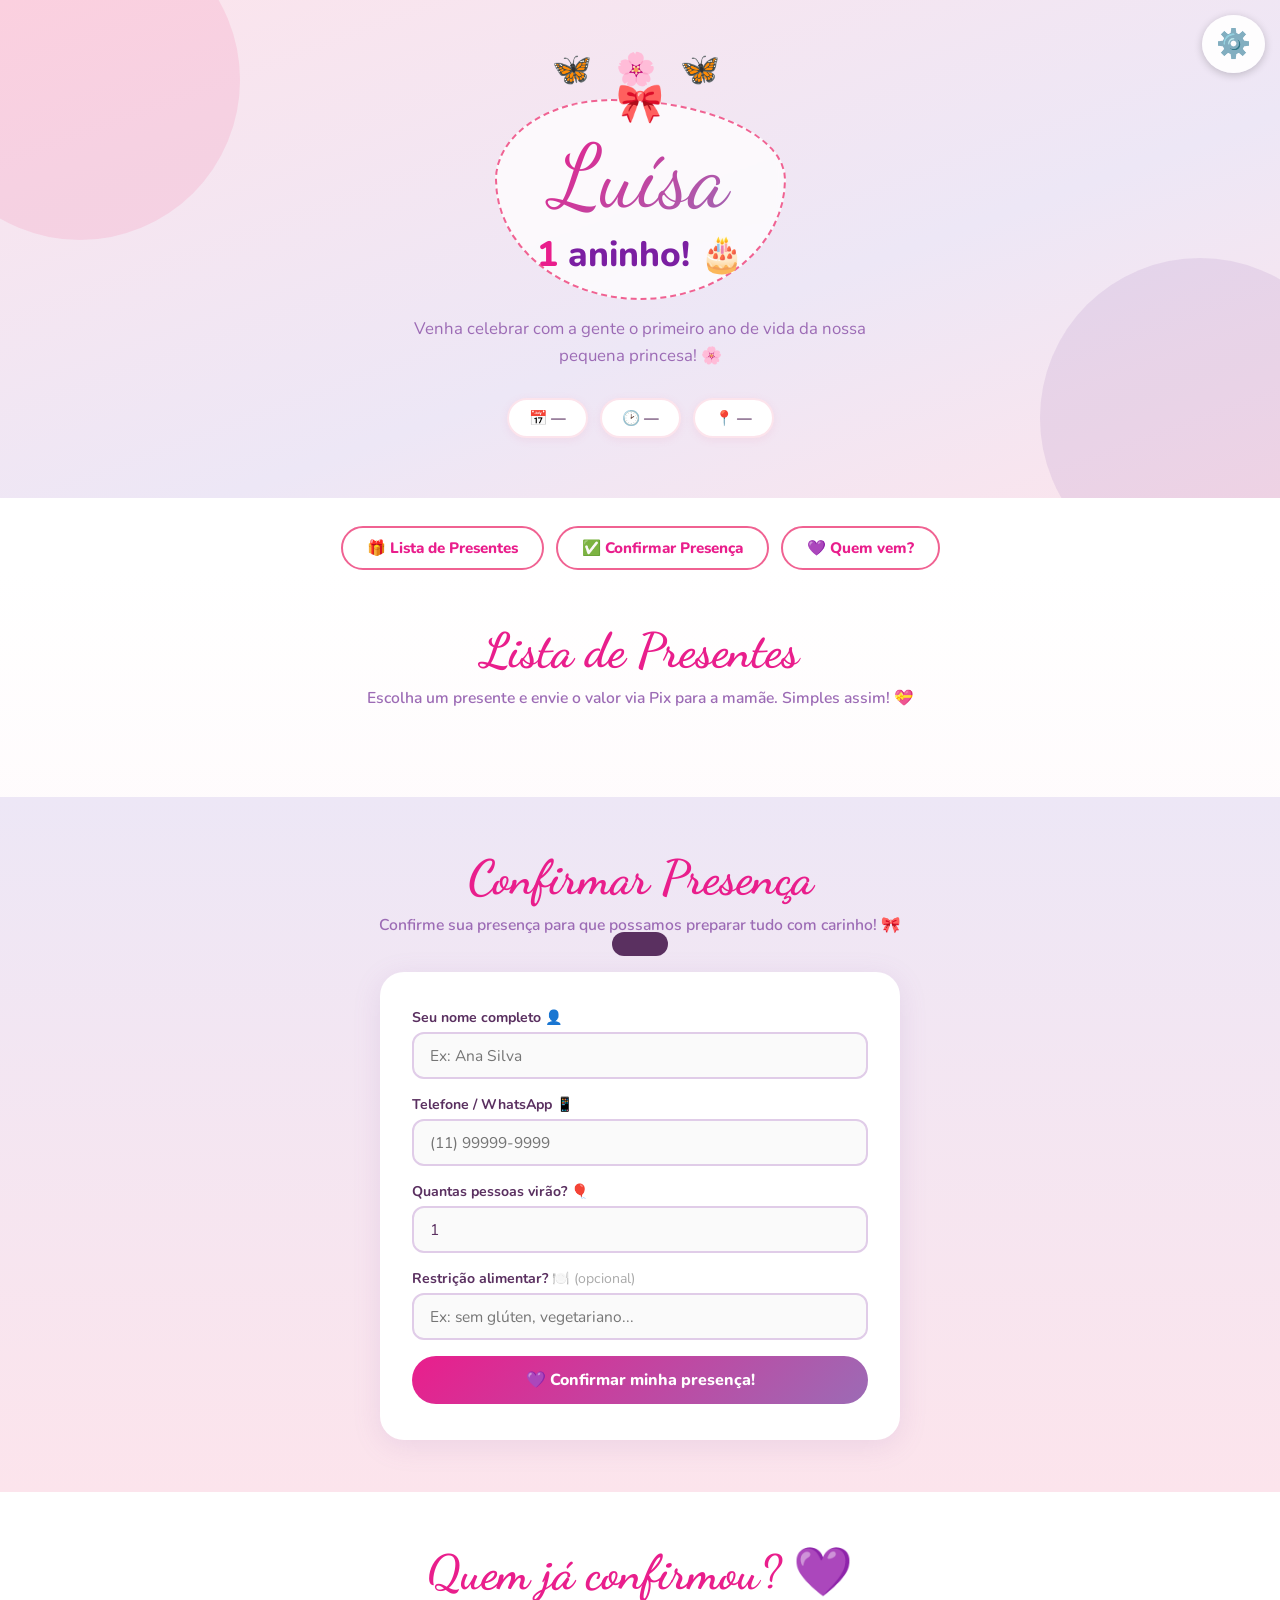
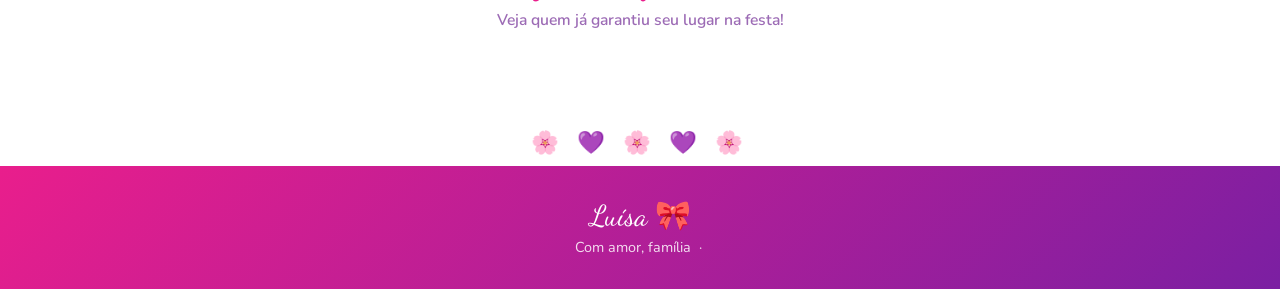
==== index.html @ ecfab0d4 "Add files via upload" ====
<a href="admin/index.html" style="position:fixed;top:15px;right:15px;z-index:9999;
text-decoration:none;font-size:28px;background:rgba(255,255,255,.9);
padding:10px 14px;border-radius:50%;box-shadow:0 2px 8px rgba(0,0,0,.2);"
title="Painel Administrativo">⚙️</a>
<!DOCTYPE html>
<html lang="pt-BR">
<head>
  <meta charset="UTF-8">
  <meta name="viewport" content="width=device-width, initial-scale=1.0">
  <title>🎀 1 Aninho da Luísa 🎀</title>
  <link rel="stylesheet" href="css/style.css">
  <style>
    /* ── Hero ── */
    .hero {
      background: linear-gradient(160deg, #fce4ec 0%, #ede7f6 60%, #fce4ec 100%);
      text-align: center;
      padding: 48px 20px 60px;
      position: relative;
      overflow: hidden;
    }
    .hero::before, .hero::after {
      content: '';
      position: absolute;
      width: 320px; height: 320px;
      border-radius: 50%;
      opacity: .15;
      pointer-events: none;
    }
    .hero::before { background: var(--pink); top: -80px; left: -80px; }
    .hero::after  { background: var(--purple); bottom: -80px; right: -80px; }

    .butterflies {
      font-size: 2rem; letter-spacing: 8px; margin-bottom: 8px;
      animation: flutter 3s ease-in-out infinite alternate;
    }
    @keyframes flutter {
      from { transform: translateY(0); }
      to   { transform: translateY(-8px); }
    }
    .badge {
      display: inline-block;
      border: 2.5px dashed var(--pink);
      border-radius: 40% 60% 50% 50% / 40% 40% 60% 60%;
      padding: 28px 40px 20px;
      background: rgba(255,255,255,.75);
      backdrop-filter: blur(4px);
      position: relative;
      margin-bottom: 16px;
    }
    .badge::before {
      content: '🎀';
      font-size: 2.4rem;
      position: absolute;
      top: -24px; left: 50%;
      transform: translateX(-50%);
    }
    .name-display {
      font-family: 'Dancing Script', cursive;
      font-size: clamp(3rem, 12vw, 5.5rem);
      background: linear-gradient(135deg, var(--pink-deep), var(--purple));
      -webkit-background-clip: text;
      -webkit-text-fill-color: transparent;
      background-clip: text;
      line-height: 1.1;
    }
    .age-line {
      font-size: clamp(1.4rem, 5vw, 2.2rem);
      font-weight: 800;
      color: var(--purple-deep);
      margin-top: 4px;
    }
    .age-line em { color: var(--pink-deep); font-style: normal; }

    .hero-sub {
      font-size: 1.05rem;
      color: var(--purple);
      max-width: 480px;
      margin: 0 auto 28px;
      line-height: 1.6;
    }
    .party-chips {
      display: flex; gap: 12px; justify-content: center; flex-wrap: wrap;
    }
    .chip {
      background: #fff;
      border: 2px solid var(--pink-light);
      border-radius: 999px;
      padding: 8px 20px;
      font-weight: 700;
      font-size: .92rem;
      color: var(--text);
      box-shadow: 0 2px 8px rgba(240,98,146,.1);
    }

    /* ── Hero banner image ── */
    .hero-img {
      max-width: 260px;
      width: 70vw;
      border-radius: 50%;
      margin: 20px auto 0;
      display: block;
      box-shadow: 0 8px 32px rgba(156,107,181,.2);
      border: 4px solid #fff;
    }

    /* ── Gift section ── */
    #presentes { background: linear-gradient(180deg, #fff 0%, #fce4ec22 100%); }
    .gift-grid {
      display: grid;
      grid-template-columns: repeat(auto-fill, minmax(260px, 1fr));
      gap: 20px;
      max-width: 1100px;
      margin: 0 auto;
    }
    .gift-card {
      background: var(--white);
      border: 2px solid #f8bbd0;
      border-radius: 20px;
      padding: 24px 20px 20px;
      text-align: center;
      box-shadow: var(--shadow);
      transition: transform .2s, box-shadow .2s;
      position: relative;
      overflow: hidden;
    }
    .gift-card:hover:not(.chosen) { transform: translateY(-4px); box-shadow: 0 10px 32px rgba(240,98,146,.2); }
    .gift-card.chosen {
      border-color: var(--green);
      background: #f1f8e9;
      pointer-events: none;
    }
    .gift-card.chosen::after {
      content: '✓ Escolhido!';
      position: absolute; top: 12px; right: 12px;
      background: var(--green);
      color: #fff;
      font-size: .75rem; font-weight: 800;
      border-radius: 999px; padding: 3px 10px;
    }
    .gift-img {
      width: 100%; height: 140px;
      object-fit: cover;
      border-radius: 12px;
      margin-bottom: 10px;
      display: block;
    }
    .gift-icon  { font-size: 3rem; margin-bottom: 10px; }
    .gift-name  { font-weight: 800; font-size: 1.05rem; color: var(--text); margin-bottom: 4px; }
    .gift-desc  { font-size: .88rem; color: var(--gray); margin-bottom: 12px; line-height: 1.5; }
    .gift-price { font-size: 1.4rem; font-weight: 800; color: var(--pink-deep); margin-bottom: 14px; }
    .chosen-by  { font-size: .85rem; color: var(--green); font-weight: 700; }

    /* ── PIX Modal ── */
    .modal h2 {
      font-family: 'Dancing Script', cursive;
      font-size: 2rem;
      color: var(--pink-deep);
      margin-bottom: 4px;
    }
    .modal-gift-name { font-weight: 800; color: var(--text); margin-bottom: 4px; }
    .modal-price { font-size: 2rem; font-weight: 800; color: var(--purple-deep); margin-bottom: 20px; }
    .pix-box {
      background: var(--purple-light);
      border: 2px dashed var(--purple);
      border-radius: 16px;
      padding: 18px 16px;
      margin-bottom: 18px;
    }
    .pix-label { font-size: .8rem; color: var(--purple); font-weight: 700; text-transform: uppercase; letter-spacing: 1px; margin-bottom: 6px; }
    .pix-key   { font-size: 1.05rem; font-weight: 800; color: var(--text); word-break: break-all; margin-bottom: 10px; }
    .pix-owner { font-size: .88rem; color: var(--purple); font-weight: 700; margin-top: 6px; }
    .btn-copy {
      background: var(--purple);
      color: #fff; border: none; border-radius: 999px;
      padding: 8px 22px; font-size: .88rem; font-weight: 800;
      font-family: 'Nunito', sans-serif; cursor: pointer;
    }
    .btn-copy:hover { opacity: .85; }
    .modal-note { font-size: .85rem; color: #aaa; margin-bottom: 20px; line-height: 1.5; }

    /* ── RSVP ── */
    .rsvp-wrap {
      max-width: 520px;
      margin: 0 auto;
      background: #fff;
      border-radius: 24px;
      padding: 36px 32px;
      box-shadow: 0 6px 28px rgba(156,107,181,.15);
    }
    #rsvpSuccess { display: none; text-align: center; padding: 20px 0; }
    #rsvpSuccess .big-icon  { font-size: 4rem; margin-bottom: 10px; }
    #rsvpSuccess h3 {
      font-family: 'Dancing Script', cursive;
      font-size: 1.8rem; color: var(--purple-deep); margin-bottom: 8px;
    }

    /* ── Confirmed list ── */
    .confirmed-grid {
      max-width: 700px;
      margin: 0 auto;
      display: flex;
      flex-wrap: wrap;
      gap: 10px;
      justify-content: center;
    }
    .confirmed-chip {
      background: var(--purple-light);
      border: 1.5px solid var(--purple);
      border-radius: 999px;
      padding: 8px 18px;
      font-size: .9rem; font-weight: 700;
      color: var(--purple-deep);
      display: flex; align-items: center; gap: 6px;
    }
    .confirmed-count { font-size: .8rem; color: #aaa; }

    @media (max-width: 480px) { .rsvp-wrap { padding: 24px 16px; } }
  
.admin-btn{
display:inline-block;margin-top:20px;padding:12px 24px;background:#9c6bb5;color:#fff;text-decoration:none;border-radius:12px;font-weight:700}
.admin-btn:hover{opacity:.9}

</style>
</head>
<body>

<!-- ── HERO ── -->
<header class="hero">
  <div class="butterflies">🦋 🌸 🦋</div>
  <div class="badge">
    <div class="name-display" id="heroTitle">Luísa</div>
    <div class="age-line"><em>1</em> aninho! 🎂</div>
  </div>
  <!-- Banner image: coloque sua imagem em images/banner/hero.png -->
  <img src="images/banner/hero.png" alt="Luísa" class="hero-img"
       onerror="this.style.display='none'">
  <p class="hero-sub" id="heroSub">Venha celebrar com a gente o primeiro ano de vida da nossa pequena princesa! 🌸</p>
  <div class="party-chips">
    <div class="chip">📅 <span id="chipDate">—</span></div>
    <div class="chip">🕑 <span id="chipTime">—</span></div>
    <div class="chip">📍 <span id="chipPlace">—</span></div>
  </div>
</header>

<nav class="nav-pills">
  <a class="pill" href="#presentes">🎁 Lista de Presentes</a>
  <a class="pill" href="#confirmacao">✅ Confirmar Presença</a>
  <a class="pill" href="#confirmados">💜 Quem vem?</a>
</nav>

<!-- ── GIFTS ── -->
<section class="section" id="presentes">
  <h2 class="display">Lista de Presentes</h2>
  <p class="subtitle">Escolha um presente e envie o valor via Pix para a mamãe. Simples assim! 💝</p>
  <div class="gift-grid" id="giftGrid"></div>
</section>

<!-- ── RSVP ── -->
<section class="section section--purple" id="confirmacao">
  <h2 class="display">Confirmar Presença</h2>
  <p class="subtitle">Confirme sua presença para que possamos preparar tudo com carinho! 🎀</p>
  <div class="rsvp-wrap">
    <div id="rsvpForm">
      <div class="form-group">
        <label class="field-label">Seu nome completo 👤</label>
        <input class="field" type="text" id="guestName" placeholder="Ex: Ana Silva">
      </div>
      <div class="form-group">
        <label class="field-label">Telefone / WhatsApp 📱</label>
        <input class="field" type="tel" id="guestPhone" placeholder="(11) 99999-9999">
      </div>
      <div class="form-group">
        <label class="field-label">Quantas pessoas virão? 🎈</label>
        <input class="field" type="number" id="guestCount" min="1" max="20" value="1">
      </div>
      <div class="form-group">
        <label class="field-label">Restrição alimentar? 🍽️ <span style="color:#aaa;font-weight:400;">(opcional)</span></label>
        <input class="field" type="text" id="guestRestriction" placeholder="Ex: sem glúten, vegetariano...">
      </div>
      <button class="btn-primary" style="width:100%;padding:13px;" onclick="submitRSVP()">
        💜 Confirmar minha presença!
      </button>
    </div>
    <div id="rsvpSuccess">
      <div class="big-icon">🎉</div>
      <h3>Presença confirmada!</h3>
      <p>Que alegria! A Luísa vai ficar feliz em te ver.<br>Até a festa! 🎂🦋</p>
    </div>
  </div>
</section>

<!-- ── WHO'S COMING ── -->
<section class="section" id="confirmados">
  <h2 class="display">Quem já confirmou? 💜</h2>
  <p class="subtitle">Veja quem já garantiu seu lugar na festa!</p>
  <div class="confirmed-grid" id="confirmedGrid"></div>
</section>

<div class="divider">🌸 💜 🌸 💜 🌸</div>

<footer>
  <div class="footer-name">Luísa 🎀</div>
  <p>Com amor, família &nbsp;·&nbsp; <span id="footerYear"></span></p>
</footer>

<!-- ── PIX MODAL ── -->
<div class="modal-bg" id="pixModal">
  <div class="modal">
    <button class="modal-close" onclick="closeModal()">✕</button>

    <!-- Step 1: name -->
    <div id="step1">
      <div style="font-size:2.5rem;margin-bottom:8px;">🎁</div>
      <h2>Escolhendo presente</h2>
      <p class="modal-gift-name" id="s1Name"></p>
      <div class="modal-price" id="s1Price"></div>
      <div class="form-group" style="text-align:left">
        <label class="field-label">Seu nome (para identificar no PIX) 💜</label>
        <input class="field" type="text" id="senderName" placeholder="Ex: Vovó Maria">
      </div>
      <p class="modal-note">Seu nome aparecerá em quem escolheu esse presente!</p>
      <button class="btn-primary" style="width:100%;" onclick="goToStep2()">Ver dados do PIX →</button>
    </div>
    <div><a href="admin/index.html" class="admin-btn">⚙️ Painel Administrativo</a></div>

    <!-- Step 2: PIX -->
    <div id="step2" style="display:none">
      <div style="font-size:2.5rem;margin-bottom:8px;">💸</div>
      <h2>Enviar via PIX</h2>
      <p class="modal-gift-name" id="s2Name"></p>
      <div class="modal-price" id="s2Price"></div>
      <div class="pix-box">
        <div class="pix-label" id="s2KeyType">Chave PIX</div>
        <div class="pix-key"   id="s2Key">—</div>
        <button class="btn-copy" onclick="copyPix()">📋 Copiar chave</button>
        <div class="pix-owner" id="s2Owner"></div>
      </div>
      <p class="modal-note">Após enviar o PIX, clique em confirmar abaixo. O presente ficará marcado como escolhido! 🎀</p>
      <button class="btn-primary" style="width:100%;" onclick="confirmGift()">✅ Confirmar que enviei o PIX</button>
    </div>

    <!-- Step 3: success -->
    <div id="step3" style="display:none">
      <div style="font-size:3.5rem;margin-bottom:8px;">🎉</div>
      <h2 style="color:var(--green)">Obrigada!</h2>
      <p style="color:var(--text);line-height:1.7;">
        <strong id="s3Sender"></strong> escolheu<br>
        <strong id="s3Gift"></strong>!<br><br>
        A Luísa vai adorar! 🦋💜
      </p>
      <br>
      <button class="btn-primary" style="width:100%;" onclick="closeModal()">Fechar 🌸</button>
    </div>
  </div>
</div>

<div id="toast"></div>

<script type="module" src="js/data.js"></script>
<script>
  let currentGift = null;

  // ── Boot: aguarda Firebase carregar antes de renderizar ──────────
  async function init() {
    await window.dbReady;

    const cfg = getConfig();
    document.getElementById('heroTitle').textContent  = cfg.heroTitle    || 'Luísa';
    document.getElementById('heroSub').textContent    = cfg.heroSubtitle || '';
    document.getElementById('chipDate').textContent   = cfg.partyDate    || '—';
    document.getElementById('chipTime').textContent   = cfg.partyTime    || '—';
    document.getElementById('chipPlace').textContent  = cfg.partyPlace   || '—';
    document.getElementById('footerYear').textContent = new Date().getFullYear();
    renderGifts();
    renderGuests();

    // Escuta em tempo real: atualiza presentes e convidados automaticamente
    window.dbListenRealtime(
      () => renderGifts(),
      () => renderGuests(),
      (cfg) => {
        document.getElementById('heroTitle').textContent  = cfg.heroTitle    || 'Luísa';
        document.getElementById('heroSub').textContent    = cfg.heroSubtitle || '';
        document.getElementById('chipDate').textContent   = cfg.partyDate    || '—';
        document.getElementById('chipTime').textContent   = cfg.partyTime    || '—';
        document.getElementById('chipPlace').textContent  = cfg.partyPlace   || '—';
      }
    );
  }

  // Aguarda o módulo data.js ser carregado antes de chamar init()
  window.addEventListener('load', () => {
    // pequeno delay para garantir que o módulo ESM já exportou para window
    setTimeout(init, 100);
  });

  // ── Gifts ────────────────────────────────────
  function renderGifts() {
    const gifts = getGifts();
    const grid  = document.getElementById('giftGrid');
    if (!gifts.length) {
      grid.innerHTML = '<p style="color:#bbb;text-align:center;grid-column:1/-1">Em breve os presentes! 🎀</p>';
      return;
    }
    grid.innerHTML = gifts.map(g => {
      const imgHTML = g.image
        ? `<img src="${g.image}" alt="${g.name}" class="gift-img">`
        : `<div class="gift-icon">${g.icon || '🎁'}</div>`;
      return `
        <div class="gift-card${g.chosen ? ' chosen' : ''}" id="gc-${g.id}">
          ${imgHTML}
          <div class="gift-name">${g.name}</div>
          <div class="gift-desc">${g.desc}</div>
          <div class="gift-price">${brl(g.price)}</div>
          ${g.chosen
            ? `<div class="chosen-by">💚 por ${g.chosenBy}</div>`
            : `<button class="btn-primary" style="width:100%;padding:10px;" onclick="openGift(${g.id})">🎁 Escolher presente</button>`
          }
        </div>`;
    }).join('');
  }

  function openGift(id) {
    currentGift = getGift(id);
    if (!currentGift || currentGift.chosen) return;
    document.getElementById('s1Name').textContent  = currentGift.name;
    document.getElementById('s1Price').textContent = brl(currentGift.price);
    document.getElementById('senderName').value    = '';
    showStep('step1');
    document.getElementById('pixModal').classList.add('open');
    document.body.style.overflow = 'hidden';
  }

  function closeModal() {
    document.getElementById('pixModal').classList.remove('open');
    document.body.style.overflow = '';
  }

  function showStep(id) {
    ['step1','step2','step3'].forEach(s =>
      document.getElementById(s).style.display = s === id ? 'block' : 'none'
    );
  }

  function goToStep2() {
    const name = document.getElementById('senderName').value.trim();
    if (!name) { showToast('Digite seu nome! 💜'); return; }
    const cfg = getConfig();
    document.getElementById('s2Name').textContent    = currentGift.name;
    document.getElementById('s2Price').textContent   = brl(currentGift.price);
    document.getElementById('s2KeyType').textContent = 'Chave PIX (' + (cfg.pixKeyType || '') + ')';
    document.getElementById('s2Key').textContent     = cfg.pixKey   || '(configure no painel admin)';
    document.getElementById('s2Owner').textContent   = cfg.pixOwner ? '👤 ' + cfg.pixOwner : '';
    showStep('step2');
  }

  function copyPix() {
    const key = getConfig().pixKey || '';
    navigator.clipboard.writeText(key)
      .then(() => showToast('Chave PIX copiada! 💜'))
      .catch(() => {
        const el = document.createElement('textarea');
        el.value = key;
        document.body.appendChild(el);
        el.select();
        document.execCommand('copy');
        document.body.removeChild(el);
        showToast('Chave PIX copiada! 💜');
      });
  }

  async function confirmGift() {
    const name = document.getElementById('senderName').value.trim();
    await markGiftChosen(currentGift.id, name);
    document.getElementById('s3Sender').textContent = name;
    document.getElementById('s3Gift').textContent   = currentGift.name;
    showStep('step3');
    renderGifts();
  }

  document.getElementById('pixModal').addEventListener('click', function(e) {
    if (e.target === this) closeModal();
  });

  // ── RSVP ─────────────────────────────────────
  async function submitRSVP() {
    const name        = document.getElementById('guestName').value.trim();
    const phone       = document.getElementById('guestPhone').value.trim();
    const count       = parseInt(document.getElementById('guestCount').value) || 1;
    const restriction = document.getElementById('guestRestriction').value.trim();
    if (!name)  { showToast('Informe seu nome! 💜'); return; }
    if (!phone) { showToast('Informe seu telefone! 💜'); return; }
    await addGuest({ name, phone, count, restriction });
    document.getElementById('rsvpForm').style.display    = 'none';
    document.getElementById('rsvpSuccess').style.display = 'block';
    renderGuests();
  }

  function renderGuests() {
    const guests = getGuests();
    const grid   = document.getElementById('confirmedGrid');
    if (!guests.length) {
      grid.innerHTML = '<p style="color:#bbb;font-size:.9rem;">Ninguém confirmou ainda. Seja o primeiro! 🎈</p>';
      return;
    }
    grid.innerHTML = guests.map(g =>
      `<div class="confirmed-chip">💜 ${g.name}
        <span class="confirmed-count">(${g.count} ${g.count > 1 ? 'pessoas' : 'pessoa'})</span>
      </div>`
    ).join('');
  }
</script>
</body>
</html>
---- css/style.css ----
@import url('https://fonts.googleapis.com/css2?family=Dancing+Script:wght@700&family=Nunito:wght@400;600;700;800&display=swap');
@import 'variables.css';

*, *::before, *::after { box-sizing: border-box; margin: 0; padding: 0; }

html { scroll-behavior: smooth; }

body {
  font-family: 'Nunito', sans-serif;
  background: var(--white);
  color: var(--text);
  overflow-x: hidden;
}

/* ── Typography ── */
.display {
  font-family: 'Dancing Script', cursive;
  font-size: clamp(2rem, 7vw, 3rem);
  color: var(--pink-deep);
  text-align: center;
  margin-bottom: 8px;
}

.subtitle {
  text-align: center;
  color: var(--purple);
  font-size: .98rem;
  margin-bottom: 36px;
  font-weight: 600;
}

/* ── Buttons ── */
.btn-primary {
  background: linear-gradient(135deg, var(--pink-deep), var(--purple));
  color: #fff;
  border: none;
  border-radius: var(--radius-pill);
  padding: 12px 32px;
  font-size: 1rem;
  font-weight: 800;
  font-family: 'Nunito', sans-serif;
  cursor: pointer;
  transition: opacity .2s, transform .15s;
  display: inline-block;
}
.btn-primary:hover { opacity: .88; transform: translateY(-2px); }

.btn-secondary {
  background: var(--white);
  color: var(--pink-deep);
  border: 2px solid var(--pink);
  border-radius: var(--radius-pill);
  padding: 10px 24px;
  font-size: .95rem;
  font-weight: 800;
  font-family: 'Nunito', sans-serif;
  cursor: pointer;
  transition: background .2s, color .2s;
  text-decoration: none;
  display: inline-block;
}
.btn-secondary:hover { background: var(--pink); color: #fff; }

.btn-purple {
  background: linear-gradient(135deg, var(--purple), var(--purple-deep));
  color: #fff;
  border: none;
  border-radius: var(--radius-pill);
  padding: 12px 32px;
  font-size: 1rem;
  font-weight: 800;
  font-family: 'Nunito', sans-serif;
  cursor: pointer;
  transition: opacity .2s;
  width: 100%;
}
.btn-purple:hover { opacity: .88; }

/* ── Form inputs ── */
.field {
  width: 100%;
  border: 2px solid #e0cce8;
  border-radius: 12px;
  padding: 11px 16px;
  font-size: .97rem;
  font-family: 'Nunito', sans-serif;
  color: var(--text);
  outline: none;
  transition: border-color .2s;
  background: #fafafa;
}
.field:focus { border-color: var(--purple); background: #fff; }

label.field-label {
  display: block;
  font-weight: 700;
  margin-bottom: 5px;
  font-size: .88rem;
  color: var(--text);
}

.form-group { margin-bottom: 16px; }

/* ── Card ── */
.card {
  background: var(--white);
  border: 2px solid #f8bbd0;
  border-radius: var(--radius);
  padding: 24px 20px;
  box-shadow: var(--shadow);
}

/* ── Toast ── */
#toast {
  position: fixed;
  bottom: 24px; left: 50%;
  transform: translateX(-50%) translateY(80px);
  background: var(--text);
  color: #fff;
  padding: 12px 28px;
  border-radius: var(--radius-pill);
  font-weight: 700;
  font-size: .95rem;
  z-index: 9999;
  transition: transform .35s ease;
  pointer-events: none;
}
#toast.show { transform: translateX(-50%) translateY(0); }

/* ── Nav bar ── */
.nav-pills {
  display: flex;
  gap: 12px;
  justify-content: center;
  flex-wrap: wrap;
  padding: 28px 20px 0;
}
.pill {
  background: var(--white);
  border: 2px solid var(--pink);
  color: var(--pink-deep);
  border-radius: var(--radius-pill);
  padding: 10px 24px;
  font-weight: 800;
  font-size: .95rem;
  cursor: pointer;
  text-decoration: none;
  transition: background .2s, color .2s, transform .15s;
  display: inline-flex;
  align-items: center;
  gap: 6px;
}
.pill:hover { background: var(--pink); color: #fff; transform: translateY(-2px); }

/* ── Section ── */
.section { padding: 52px 20px; }
.section--purple { background: linear-gradient(180deg, var(--purple-light) 0%, var(--pink-light) 100%); }

/* ── Modal ── */
.modal-bg {
  display: none;
  position: fixed; inset: 0;
  background: rgba(80,30,90,.45);
  backdrop-filter: blur(4px);
  z-index: 1000;
  align-items: center;
  justify-content: center;
  padding: 20px;
}
.modal-bg.open { display: flex; }
.modal {
  background: #fff;
  border-radius: 24px;
  padding: 36px 32px;
  max-width: 420px;
  width: 100%;
  text-align: center;
  box-shadow: 0 20px 60px rgba(0,0,0,.25);
  position: relative;
  animation: popIn .3s ease;
}
@keyframes popIn {
  from { transform: scale(.85); opacity: 0; }
  to   { transform: scale(1);   opacity: 1; }
}
.modal-close {
  position: absolute; top: 14px; right: 18px;
  font-size: 1.4rem; cursor: pointer; color: #bbb;
  background: none; border: none; line-height: 1;
}

/* ── Divider ── */
.divider {
  text-align: center;
  font-size: 1.4rem;
  padding: 8px 0;
  letter-spacing: 6px;
}

/* ── Footer ── */
footer {
  background: linear-gradient(135deg, var(--pink-deep), var(--purple-deep));
  color: rgba(255,255,255,.85);
  text-align: center;
  padding: 32px 20px;
  font-size: .9rem;
}
footer .footer-name {
  font-family: 'Dancing Script', cursive;
  font-size: 1.8rem;
  color: #fff;
  margin-bottom: 4px;
}

/* ── Responsive ── */
@media (max-width: 480px) {
  .modal { padding: 28px 18px; }
}
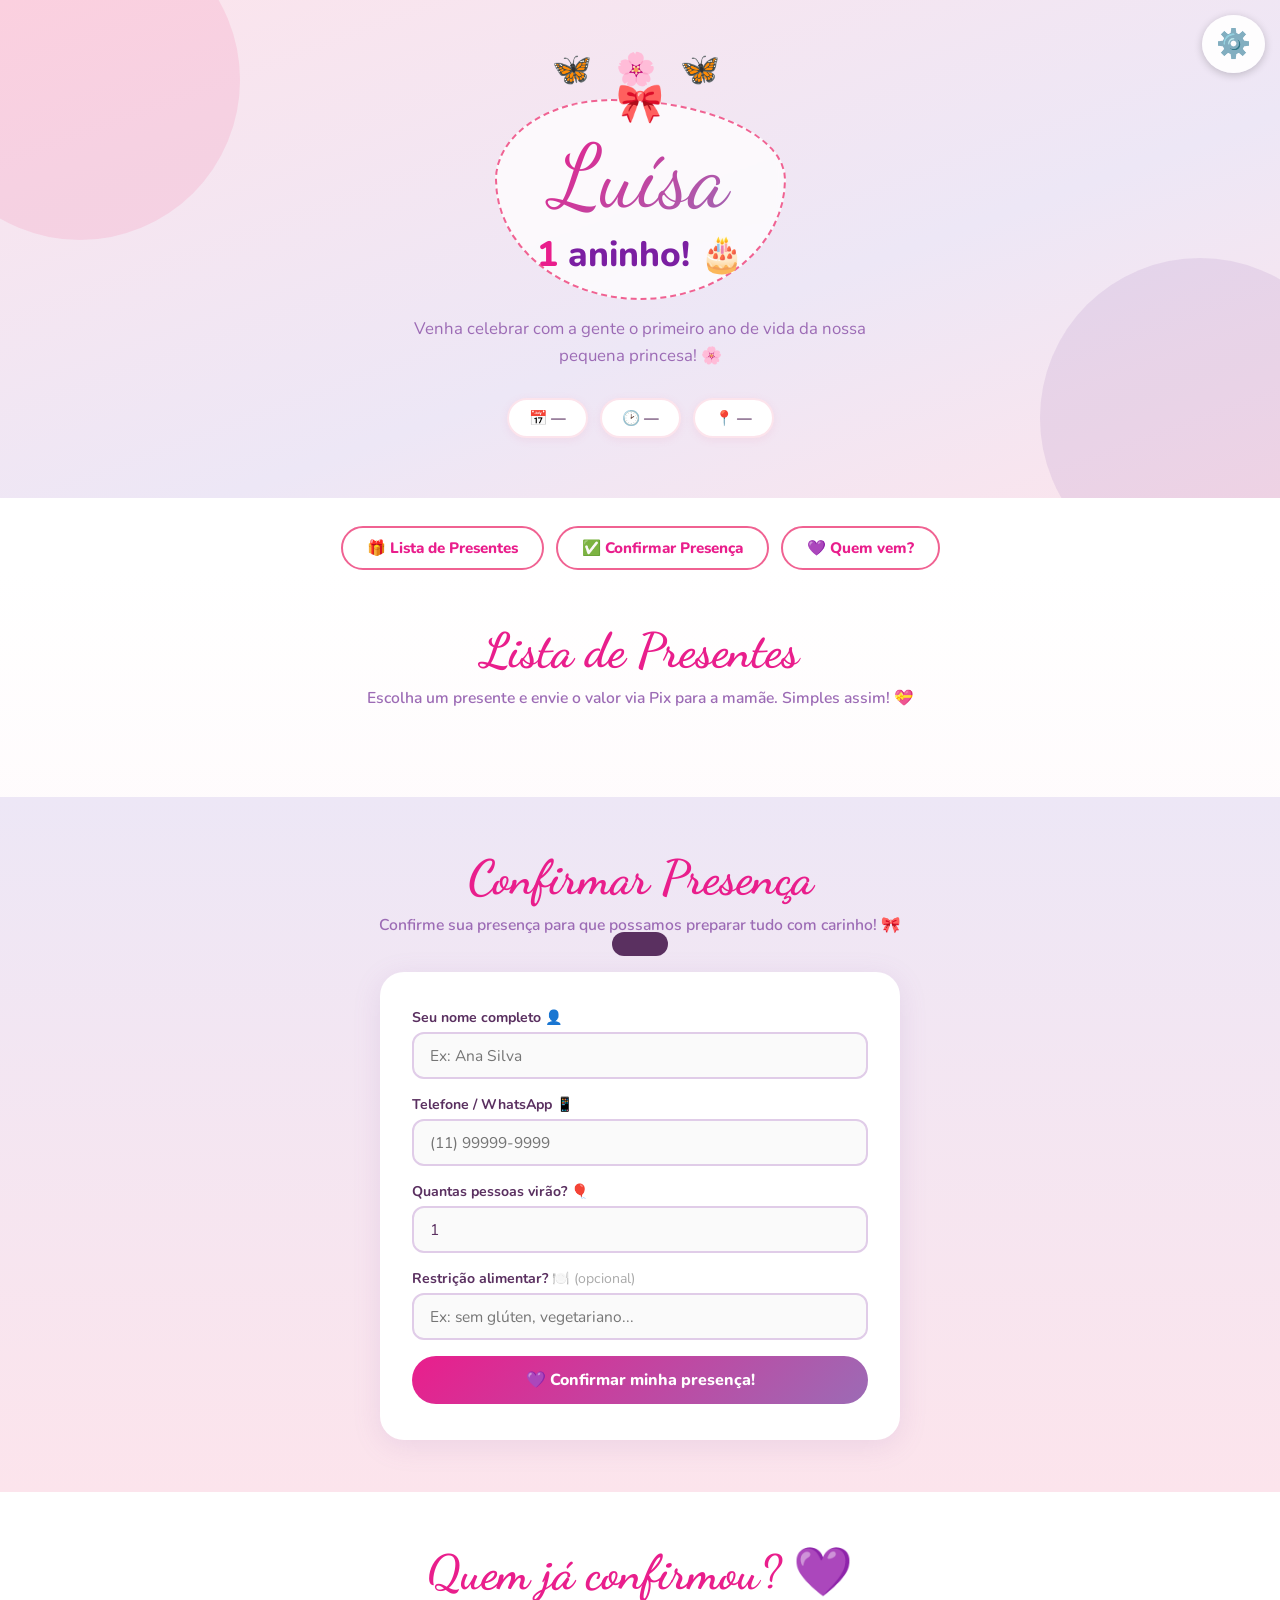
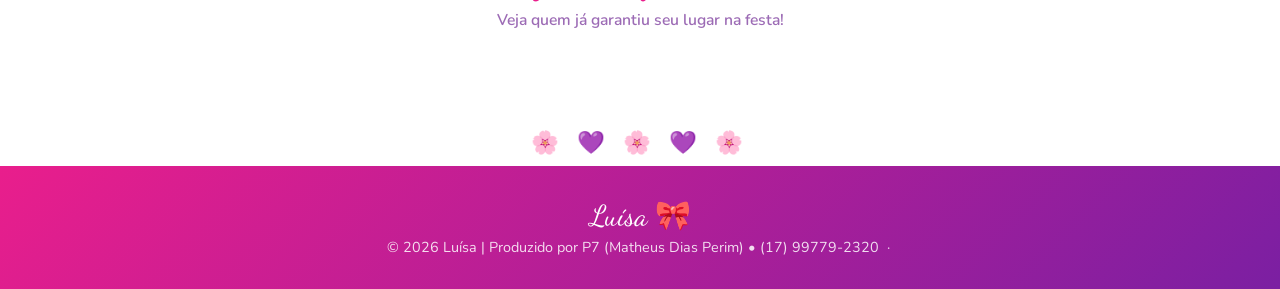
==== commit e08df663: "index.html" ====
--- a/index.html
+++ b/index.html
@@ -301,7 +301,7 @@
 
 <footer>
   <div class="footer-name">Luísa 🎀</div>
-  <p>Com amor, família &nbsp;·&nbsp; <span id="footerYear"></span></p>
+  <p>© 2026 Luísa | Produzido por P7 (Matheus Dias Perim) • (17) 99779-2320 &nbsp;·&nbsp; <span id="footerYear"></span></p>
 </footer>
 
 <!-- ── PIX MODAL ── -->
@@ -331,12 +331,13 @@
       <p class="modal-gift-name" id="s2Name"></p>
       <div class="modal-price" id="s2Price"></div>
       <div class="pix-box">
-        <div class="pix-label" id="s2KeyType">Chave PIX</div>
-        <div class="pix-key"   id="s2Key">—</div>
-        <button class="btn-copy" onclick="copyPix()">📋 Copiar chave</button>
-        <div class="pix-owner" id="s2Owner"></div>
+        <div class="pix-label">📋 Código PIX — Copia e Cola</div>
+        <div class="pix-key" id="s2PixCode" style="font-size:.78rem;word-break:break-all;letter-spacing:.5px;"></div>
+        <button class="btn-copy" onclick="copyPix()">📋 Copiar código PIX</button>
+        <div class="pix-owner" id="s2Owner" style="margin-top:10px;"></div>
+        <div style="font-size:.78rem;color:#aaa;margin-top:6px;">Cole esse código no seu banco → Pix → Copia e Cola</div>
       </div>
-      <p class="modal-note">Após enviar o PIX, clique em confirmar abaixo. O presente ficará marcado como escolhido! 🎀</p>
+      <p class="modal-note">O valor já vem preenchido automaticamente! Após enviar clique em confirmar abaixo. 🎀</p>
       <button class="btn-primary" style="width:100%;" onclick="confirmGift()">✅ Confirmar que enviei o PIX</button>
     </div>
 
@@ -446,27 +447,27 @@
   function goToStep2() {
     const name = document.getElementById('senderName').value.trim();
     if (!name) { showToast('Digite seu nome! 💜'); return; }
-    const cfg = getConfig();
+    const cfg     = getConfig();
+    const pixCode = gerarPixCopiaCola(currentGift.price);
     document.getElementById('s2Name').textContent    = currentGift.name;
     document.getElementById('s2Price').textContent   = brl(currentGift.price);
-    document.getElementById('s2KeyType').textContent = 'Chave PIX (' + (cfg.pixKeyType || '') + ')';
-    document.getElementById('s2Key').textContent     = cfg.pixKey   || '(configure no painel admin)';
+    document.getElementById('s2PixCode').textContent = pixCode;
     document.getElementById('s2Owner').textContent   = cfg.pixOwner ? '👤 ' + cfg.pixOwner : '';
     showStep('step2');
   }
 
   function copyPix() {
-    const key = getConfig().pixKey || '';
-    navigator.clipboard.writeText(key)
-      .then(() => showToast('Chave PIX copiada! 💜'))
+    const code = document.getElementById('s2PixCode').textContent;
+    navigator.clipboard.writeText(code)
+      .then(() => showToast('Código PIX copiado! Cole no seu banco 💜'))
       .catch(() => {
         const el = document.createElement('textarea');
-        el.value = key;
+        el.value = code;
         document.body.appendChild(el);
         el.select();
         document.execCommand('copy');
         document.body.removeChild(el);
-        showToast('Chave PIX copiada! 💜');
+        showToast('Código PIX copiado! Cole no seu banco 💜');
       });
   }
 
